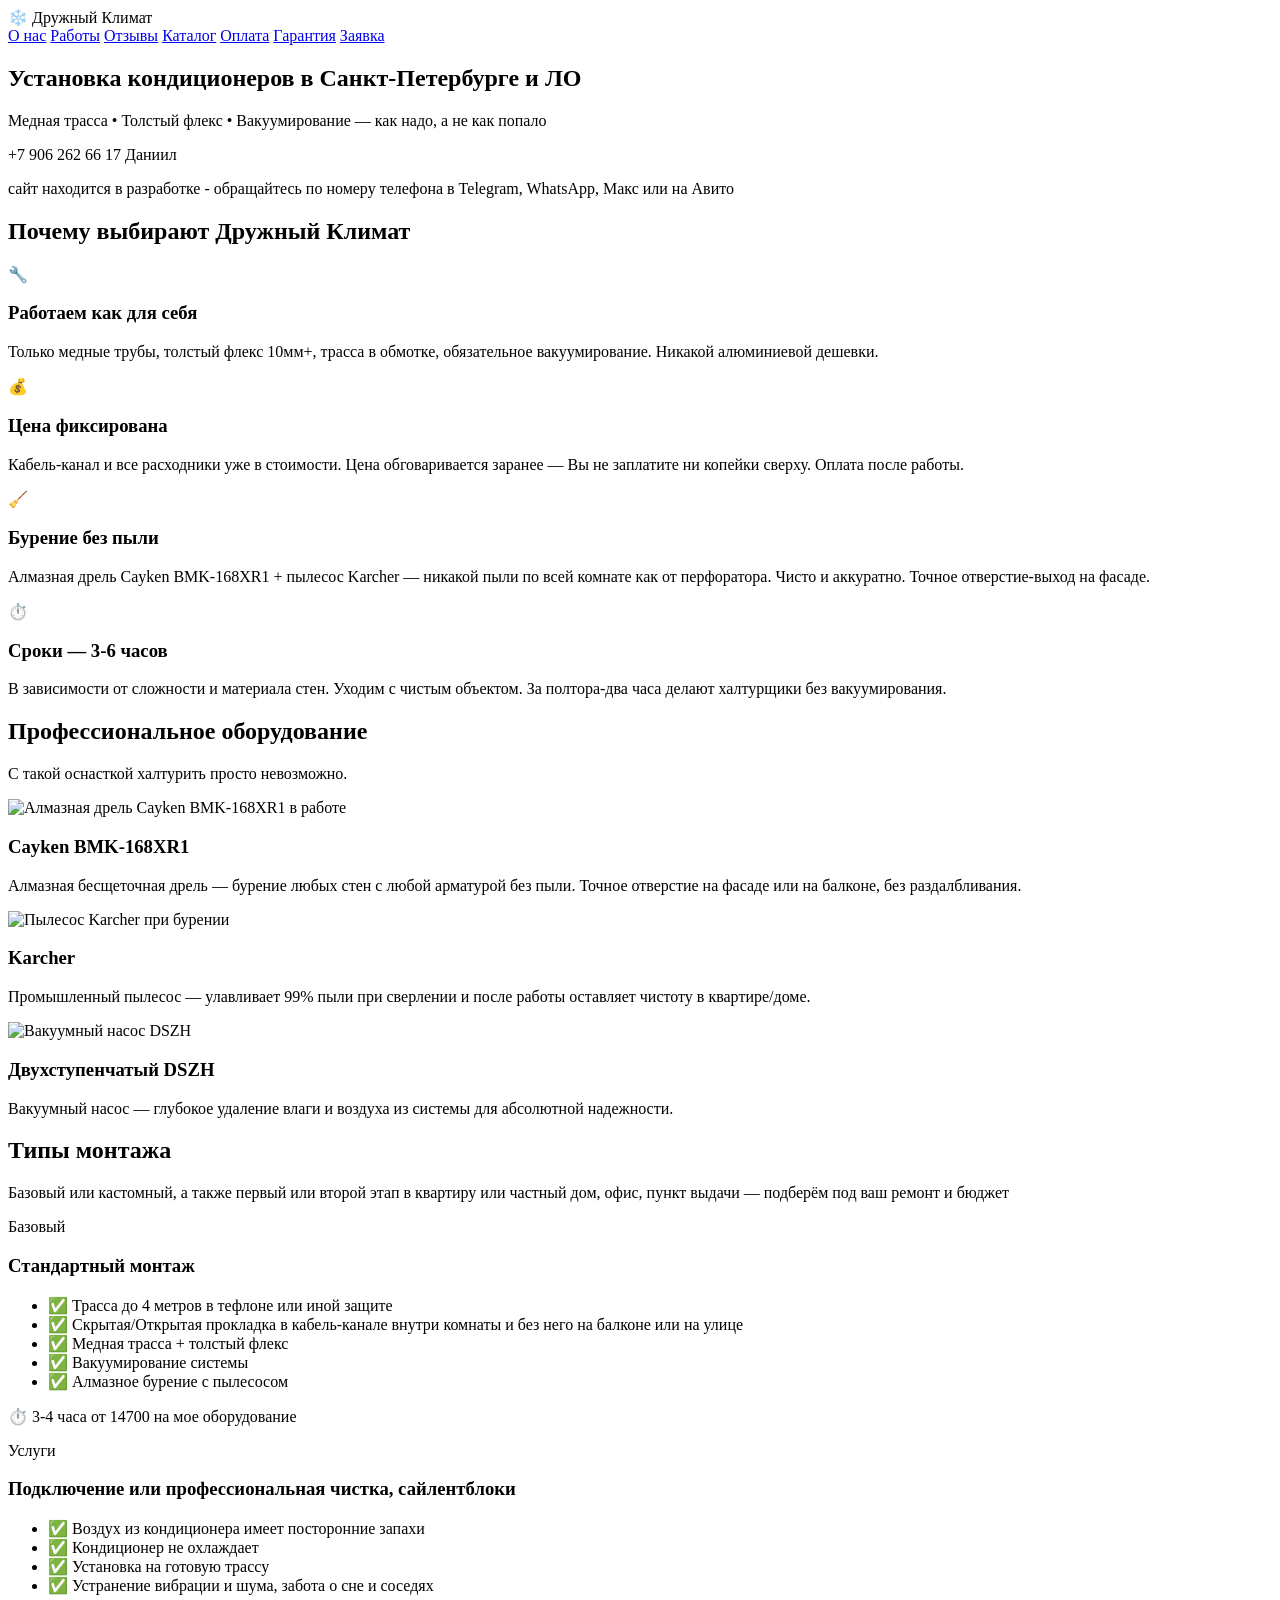
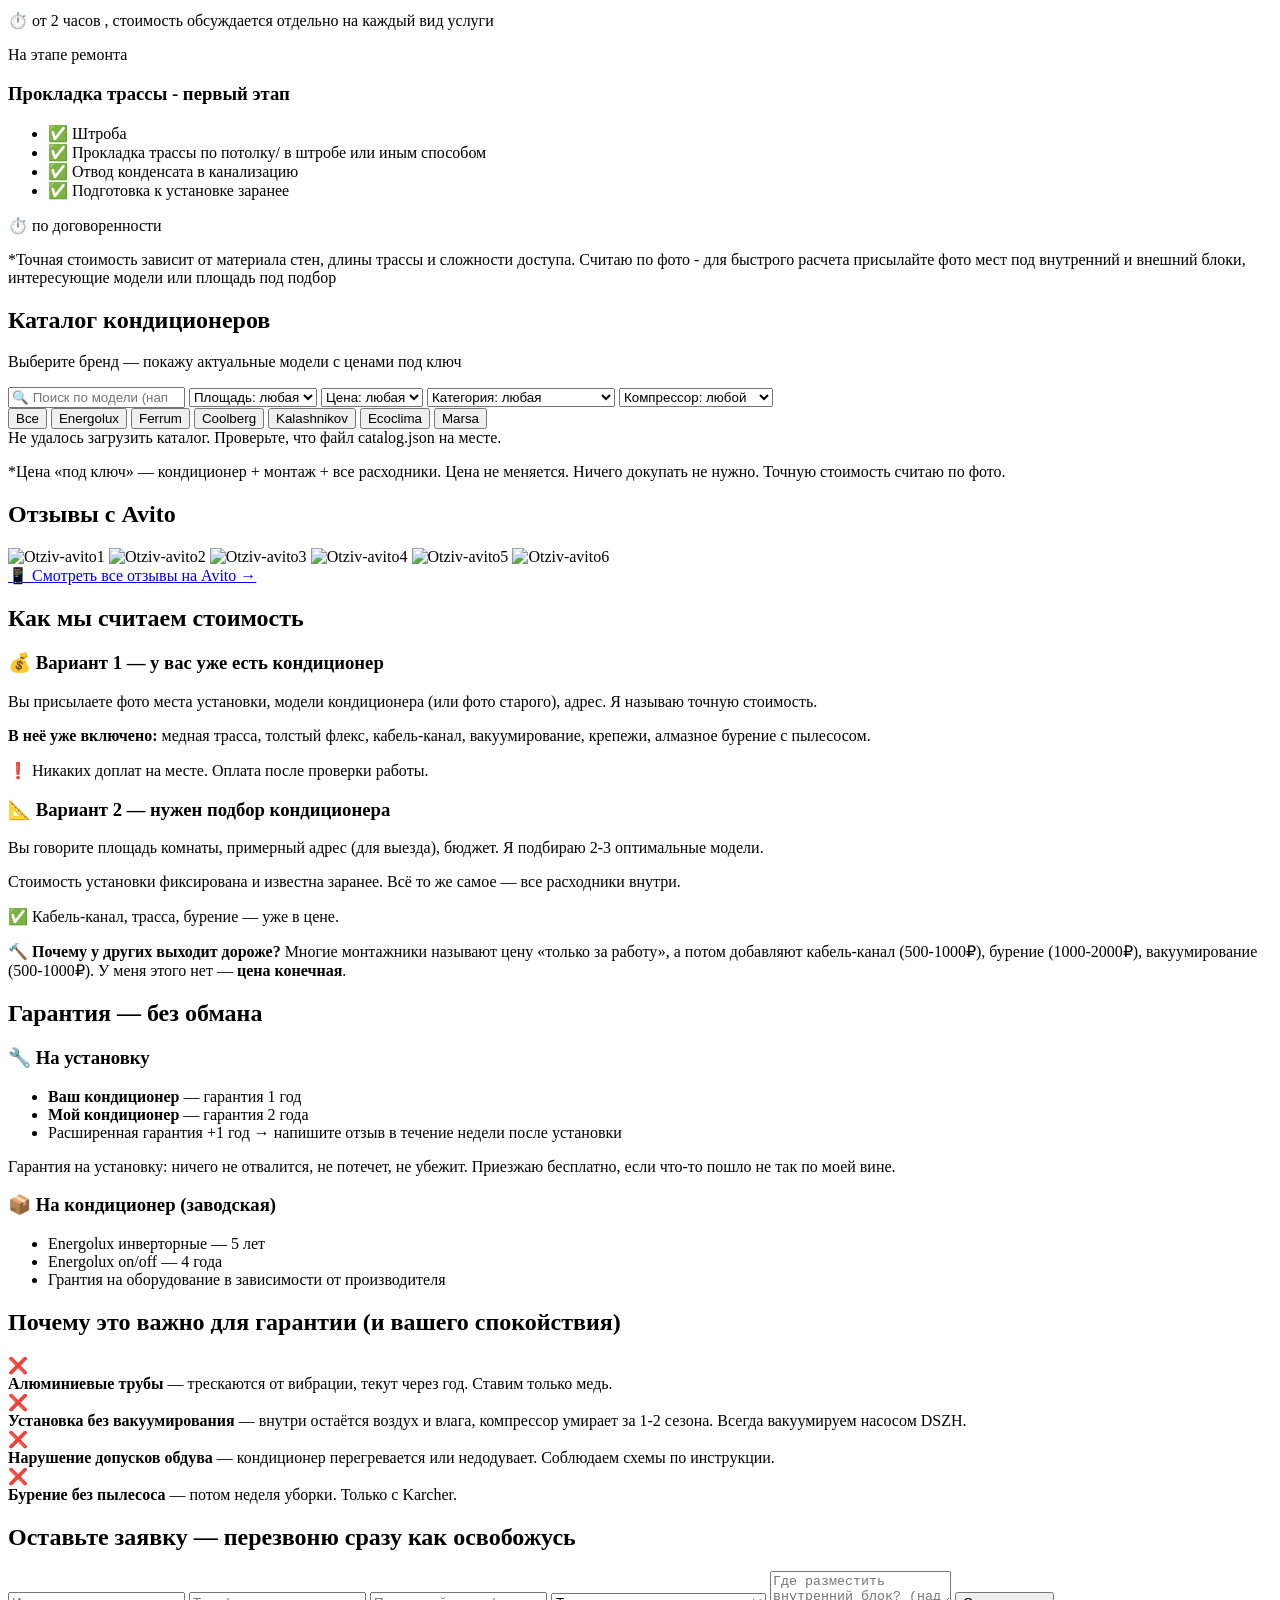
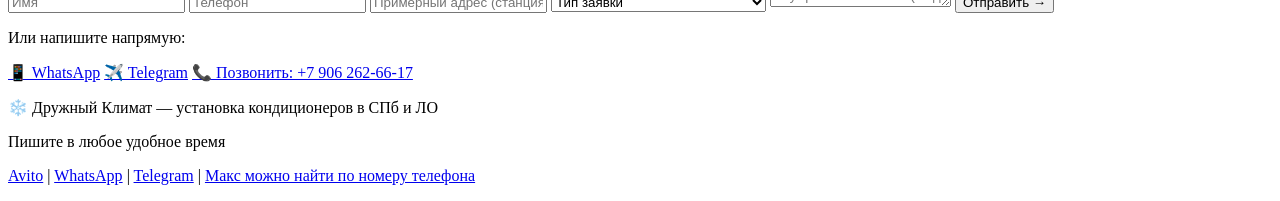
==== index.html @ bfc2db9e "Rename druzhbakonditionere/index.html to index.html" ====
<!DOCTYPE html>
<html lang="ru">
<head>
    <meta charset="UTF-8">
    <meta name="viewport" content="width=device-width, initial-scale=1.0, viewport-fit=cover">
    <title>Дружный Климат | Установка и продажа кондиционеров в СПб — честные цены и гарантия</title>
    <meta name="description" content="Монтаж кондиционеров в Санкт-Петербурге и ЛО. Медная трасса, толстый флекс, вакуумирование, алмазное бурение с пылесосом. Фиксированная цена без доплат. Гарантия до 2 лет.">
    <link rel="stylesheet" href="styles.css">
</head>
<body>
    <header>
        <div class="logo">❄️ Дружный Климат</div>
        <nav>
            <a href="#about">О нас</a>
            <a href="#works">Работы</a>
            <a href="#reviews">Отзывы</a>
            <a href="#catalog">Каталог</a>
            <a href="#payment">Оплата</a>
            <a href="#guarantee">Гарантия</a>
            <a href="#contact">Заявка</a>
        </nav>
    </header>

    <!-- Главный экран -->
    <section class="hero">
        <h1>Установка кондиционеров <span class="accent">в Санкт-Петербурге и ЛО</span></h1>
        <p>Медная трасса • Толстый флекс • Вакуумирование — как надо, а не как попало</p>
        <p>+7 906 262 66 17 Даниил</p>
        <p>сайт находится в разработке - обращайтесь по номеру телефона в Telegram, WhatsApp, Макс или на Авито</p>
    </section>

    <!-- Блок: О нас / Почему мы -->
    <section id="about">
        <h2>Почему выбирают Дружный Климат</h2>
        <div class="features">
            <div class="feature">
                <div class="feature-icon">🔧</div>
                <h3>Работаем как для себя</h3>
                <p>Только медные трубы, толстый флекс 10мм+, трасса в обмотке, обязательное вакуумирование. Никакой алюминиевой дешевки.</p>
            </div>
            <div class="feature">
                <div class="feature-icon">💰</div>
                <h3>Цена фиксирована</h3>
                <p>Кабель-канал и все расходники уже в стоимости. Цена обговаривается заранее — Вы не заплатите ни копейки сверху. Оплата после работы.</p>
            </div>
            <div class="feature">
                <div class="feature-icon">🧹</div>
                <h3>Бурение без пыли</h3>
                <p>Алмазная дрель Cayken BMK-168XR1 + пылесос Karcher — никакой пыли по всей комнате как от перфоратора. Чисто и аккуратно. Точное отверстие-выход на фасаде.</p>
            </div>
            <div class="feature">
                <div class="feature-icon">⏱️</div>
                <h3>Сроки — 3-6 часов</h3>
                <p>В зависимости от сложности и материала стен. Уходим с чистым объектом. За полтора-два часа делают халтурщики без вакуумирования.</p>
            </div>
        </div>
    </section>

    <!-- Наше оборудование -->
    <section id="equipment">
        <h2>Профессиональное оборудование</h2>
        <p class="subhead">С такой оснасткой халтурить просто невозможно.</p>
        <div class="equip-grid">
            <div class="equip-item">
                <img src="images/Cayken.jpg" alt="Алмазная дрель Cayken BMK-168XR1 в работе" class="equip-photo" loading="lazy">
                <h3>Cayken BMK-168XR1</h3>
                <p>Алмазная бесщеточная дрель — бурение любых стен с любой арматурой без пыли. Точное отверстие на фасаде или на балконе, без раздалбливания.</p>
            </div>
            <div class="equip-item">
                <img src="images/Karcher.jpg" alt="Пылесос Karcher при бурении" class="equip-photo" loading="lazy">
                <h3>Karcher</h3>
                <p>Промышленный пылесос — улавливает 99% пыли при сверлении и после работы оставляет чистоту в квартире/доме.</p>
            </div>
            <div class="equip-item">
                <img src="images/Vacuum.jpg" alt="Вакуумный насос DSZH" class="equip-photo" loading="lazy">
                <h3>Двухступенчатый DSZH</h3>
                <p>Вакуумный насос — глубокое удаление влаги и воздуха из системы для абсолютной надежности.</p>
            </div>
        </div>
    </section>

    <!-- Типы монтажей -->
    <section id="mount-types">
        <h2>Типы монтажа</h2>
        <p class="subhead"> Базовый или кастомный, а также первый или второй этап в квартиру или частный дом, офис, пункт выдачи — подберём под ваш ремонт и бюджет</p>
        <div class="mount-grid">
            <div class="mount-card">
                <div class="mount-badge">Базовый</div>
                <h3>Стандартный монтаж</h3>
                <ul class="mount-list">
                    <li>✅ Трасса до 4 метров в тефлоне или иной защите</li>
                    <li>✅ Скрытая/Открытая прокладка в кабель-канале внутри комнаты и без него на балконе или на улице</li>
                    <li>✅ Медная трасса + толстый флекс</li>
                    <li>✅ Вакуумирование системы</li>
                    <li>✅ Алмазное бурение с пылесосом</li>
                </ul>
                <p class="mount-time">⏱️ 3-4 часа от 14700 на мое оборудование</p>
            </div>
            <div class="mount-card">
                <div class="mount-badge">Услуги</div>
                <h3>Подключение или профессиональная чистка, сайлентблоки</h3>
                <ul class="mount-list">
                    <li>✅ Воздух из кондиционера имеет посторонние запахи</li>
                    <li>✅ Кондиционер не охлаждает</li>
                    <li>✅ Установка на готовую трассу</li>
                    <li>✅ Устранение вибрации и шума, забота о сне и соседях</li>
                </ul>
                <p class="mount-time">⏱️ от 2 часов , стоимость обсуждается отдельно на каждый вид услуги</p>
            </div>
            <div class="mount-card">
                <div class="mount-badge">На этапе ремонта</div>
                <h3>Прокладка трассы - первый этап</h3>
                <ul class="mount-list">
                    <li>✅ Штроба</li>
                    <li>✅ Прокладка трассы по потолку/ в штробе или иным способом </li>
                    <li>✅ Отвод конденсата в канализацию</li>
                    <li>✅ Подготовка к установке заранее</li>
                </ul>
                <p class="mount-time">⏱️ по договоренности</p>
            </div>
            
        </div>
        <p class="note">*Точная стоимость зависит от материала стен, длины трассы и сложности доступа. Считаю по фото - для быстрого расчета присылайте фото мест под внутренний и внешний блоки, интересующие модели или площадь под подбор</p>
    </section>

    <!-- КАТАЛОГ -->
    <section id="catalog">
        <h2 id="catalogTitle">Каталог кондиционеров</h2>
        <p class="subhead" id="catalogSubtitle">Выберите бренд — покажу актуальные модели с ценами под ключ</p>

        <!-- Панель управления -->
        <div class="catalog-controls">
            <input
                type="search"
                id="catalogSearch"
                class="catalog-search"
                placeholder="🔍 Поиск по модели (например, SAS09)"
                autocomplete="off"
            >
            <select id="filterArea" class="catalog-filter">
                <option value="">Площадь: любая</option>
                <option value="20">до 20 м²</option>
                <option value="25">до 25 м²</option>
                <option value="35">до 35 м²</option>
                <option value="50">до 50 м²</option>
                <option value="70">до 70 м²</option>
            </select>
            <select id="filterPrice" class="catalog-filter">
                <option value="">Цена: любая</option>
                <option value="30000">до 30 000 ₽</option>
                <option value="50000">до 50 000 ₽</option>
                <option value="80000">до 80 000 ₽</option>
                <option value="120000">до 120 000 ₽</option>
                <option value="200000">до 200 000 ₽</option>
            </select>
            <select id="filterCategory" class="catalog-filter">
                <option value="">Категория: любая</option>
                <option value="Настенная сплит-система">Настенные сплит-системы</option>
                <option value="Тепловой насос">Тепловые насосы</option>
            </select>
            <select id="filterCompressor" class="catalog-filter">
                <option value="">Компрессор: любой</option>
                <option value="inverter">Инверторный</option>
                <option value="onoff">Классический (on/off)</option>
            </select>
            <div class="catalog-counter" id="catalogCounter"></div>
        </div>

        <!-- Фильтр по брендам -->
        <div class="brand-filter" id="brandFilter">
            <button class="brand-btn active" data-brand="all">Все</button>
            <button class="brand-btn" data-brand="energolux">Energolux</button>
            <button class="brand-btn" data-brand="ferrum">Ferrum</button>
            <button class="brand-btn" data-brand="coolberg">Coolberg</button>
            <button class="brand-btn" data-brand="kalashnikov">Kalashnikov</button>
            <button class="brand-btn" data-brand="ecoclima">Ecoclima</button>
            <button class="brand-btn" data-brand="marsa">Marsa</button>
        </div>

        <!-- Сетка товаров -->
        <div class="catalog-grid" id="catalogGrid"></div>

        <!-- Кнопка "Показать ещё" -->
        <div class="load-more-wrap" id="loadMoreWrap" style="display:none;">
            <button class="load-more-btn" id="loadMoreBtn">Показать ещё</button>
        </div>

        <p class="note">*Цена «под ключ» — кондиционер + монтаж + все расходники. Цена не меняется. Ничего докупать не нужно. Точную стоимость считаю по фото.</p>
    </section>

    <!-- Примеры работ -->
    <!-- <section id="works">
        <h2>Наши работы</h2>
        <div class="gallery">
            <div class="work-card">
                <div class="photo-placeholder" data-photo="1">📸 Фото монтажа</div>
                <p>Сплит-система особый монтаж Davos Pro 12, монтаж за 5 часов</p>
            </div>
            <div class="work-card">
                <div class="photo-placeholder" data-photo="2">📸 Фото трассы</div>
                <p>Аккуратная медная трасса в коробе</p>
            </div>
            <div class="work-card">
                <div class="photo-placeholder" data-photo="3">📸 Внутренний блок</div>
                <p>Установка над окном, дренаж в стену</p>
            </div>
        </div>
        <p class="note">*Фото реальных объектов. Больше — в WhatsApp/Telegram</p>
    </section> -->

    <!-- Отзывы -->
    <section id="reviews">
        <h2>Отзывы с Avito</h2>
        <div class="reviews-list">
            <img src="images/Otziv-avito1.png" alt="Otziv-avito1" class="equip-photo" loading="lazy">
            <img src="images/Otziv-avito2.png" alt="Otziv-avito2" class="equip-photo" loading="lazy">
            <img src="images/Otziv-avito3.png" alt="Otziv-avito3" class="equip-photo" loading="lazy">
            <img src="images/Otziv-avito4.png" alt="Otziv-avito4" class="equip-photo" loading="lazy">
            <img src="images/Otziv-avito5.png" alt="Otziv-avito5" class="equip-photo" loading="lazy">
            <img src="images/Otziv-avito6.png" alt="Otziv-avito6" class="equip-photo" loading="lazy">
        </div>
        <div class="avito-link">
            <a href="https://www.avito.ru/profile/rating?page_from=profile_menu" target="_blank" rel="noopener noreferrer">
                📱 Смотреть все отзывы на Avito →
            </a>
        </div>
    </section>

    <!-- Оплата -->
    <section id="payment">
        <h2>Как мы считаем стоимость</h2>
        <div class="payment-grid">
            <div class="payment-card">
                <h3>💰 Вариант 1 — у вас уже есть кондиционер</h3>
                <p>Вы присылаете фото места установки, модели кондиционера (или фото старого), адрес. Я называю точную стоимость.</p>
                <p><strong>В неё уже включено:</strong> медная трасса, толстый флекс, кабель-канал, вакуумирование, крепежи, алмазное бурение с пылесосом.</p>
                <p class="highlight">❗ Никаких доплат на месте. Оплата после проверки работы.</p>
            </div>
            <div class="payment-card">
                <h3>📐 Вариант 2 — нужен подбор кондиционера</h3>
                <p>Вы говорите площадь комнаты, примерный адрес (для выезда), бюджет. Я подбираю 2-3 оптимальные модели.</p>
                <p>Стоимость установки фиксирована и известна заранее. Всё то же самое — все расходники внутри.</p>
                <p class="highlight">✅ Кабель-канал, трасса, бурение — уже в цене.</p>
            </div>
        </div>
        <div class="payment-note">
            <p>🔨 <strong>Почему у других выходит дороже?</strong> Многие монтажники называют цену «только за работу», а потом добавляют кабель-канал (500-1000₽), бурение (1000-2000₽), вакуумирование (500-1000₽). У меня этого нет — <strong>цена конечная</strong>.</p>
        </div>
    </section>

    <!-- Гарантия -->
    <section id="guarantee">
        <h2>Гарантия — без обмана</h2>
        <div class="guarantee-grid">
            <div class="guarantee-card">
                <h3>🔧 На установку</h3>
                <ul>
                    <li><strong>Ваш кондиционер</strong> — гарантия 1 год</li>
                    <li><strong>Мой кондиционер</strong> — гарантия 2 года</li>
                    <li>Расширенная гарантия +1 год → напишите отзыв в течение недели после установки</li>
                </ul>
                <p class="small-text">Гарантия на установку: ничего не отвалится, не потечет, не убежит. Приезжаю бесплатно, если что-то пошло не так по моей вине.</p>
            </div>
            <div class="guarantee-card">
                <h3>📦 На кондиционер (заводская)</h3>
                <ul>
                    <li>Energolux инверторные — 5 лет</li>
                    <li>Energolux on/off — 4 года</li>
                    <li>Грантия на оборудование в зависимости от производителя</li>
                </ul>
            </div>
        </div>
    </section>

    <!-- Важно для гарантии -->
    <section id="important">
        <h2>Почему это важно для гарантии (и вашего спокойствия)</h2>
        <div class="important-list">
            <div class="important-item">
                <span class="badge">❌</span>
                <div><strong>Алюминиевые трубы</strong> — трескаются от вибрации, текут через год. Ставим только медь.</div>
            </div>
            <div class="important-item">
                <span class="badge">❌</span>
                <div><strong>Установка без вакуумирования</strong> — внутри остаётся воздух и влага, компрессор умирает за 1-2 сезона. Всегда вакуумируем насосом DSZH.</div>
            </div>
            <div class="important-item">
                <span class="badge">❌</span>
                <div><strong>Нарушение допусков обдува</strong> — кондиционер перегревается или недодувает. Соблюдаем схемы по инструкции.</div>
            </div>
            <div class="important-item">
                <span class="badge">❌</span>
                <div><strong>Бурение без пылесоса</strong> — потом неделя уборки. Только с Karcher.</div>
            </div>
        </div>
    </section>

    <!-- Форма заявки -->
    <section id="contact">
        <h2>Оставьте заявку — перезвоню сразу как освобожусь</h2>
        <form class="lead-form" id="contactForm">
            <input type="text" placeholder="Имя" required>
            <input type="tel" placeholder="Телефон" required>
            <input type="text" placeholder="Примерный адрес (станция метро / улица)">
            <select required>
                <option value="">Тип заявки</option>
                <option value="has_cond">У меня уже есть кондиционер</option>
                <option value="need_select">Нужно подобрать и установить</option>
            </select>
            <textarea placeholder="Где разместить внутренний блок? (над окном/у двери/в углу) Или площадь комнаты для подбора"></textarea>
            <button type="submit" class="btn">Отправить →</button>
        </form>
        <div class="direct-contacts">
            <p>Или напишите напрямую:</p>
            <div class="social-links">
                <a href="https://wa.me/79062626617" target="_blank" rel="noopener">📱 WhatsApp</a>
                <a href="tg://resolve?domain=ваш_логин_телеграм" target="_blank" rel="noopener">✈️ Telegram</a>
                <a href="tel:+79062626617">📞 Позвонить: +7 906 262-66-17</a>
            </div>
        </div>
    </section>

    <footer>
        <p>❄️ Дружный Климат — установка кондиционеров в СПб и ЛО</p>
        <p>Пишите в любое удобное время</p>
        <p class="footer-links">
            <a href="https://www.avito.ru/kudrovo/predlozheniya_uslug/ustanovka_konditsionerov_pod_klyuch_7411245047" target="_blank" rel="noopener">Avito</a> |
            <a href="https://wa.me/79062626617" target="_blank" rel="noopener">WhatsApp</a> |
            <a href="tg://resolve?domain=@Volume26ofLeninsPSS" target="_blank" rel="noopener">Telegram</a> |
            <a href="tg://resolve?domain=ваш_логин_телеграм" target="_blank" rel="noopener">Макс можно найти по номеру телефона</a>
        </p>
    </footer>

    <!-- ============================================================
         СКРИПТЫ
         ============================================================ -->
    <script>
    // ============================================================
    // 1. ПЛАВНЫЙ СКРОЛЛ ПО ЯКОРЯМ
    // ============================================================
    document.querySelectorAll('a[href^="#"]').forEach(link => {
        link.addEventListener('click', function (e) {
            const targetId = this.getAttribute('href');
            if (targetId === '#' || targetId.length < 2) return;
            const target = document.querySelector(targetId);
            if (!target) return;
            e.preventDefault();
            smoothScrollTo(target, 900);
        });
    });

    function smoothScrollTo(target, duration) {
        const header = document.querySelector('header');
        const headerHeight = header ? header.offsetHeight : 0;
        const targetY = target.getBoundingClientRect().top + window.pageYOffset - headerHeight - 10;
        const startY = window.pageYOffset;
        const distance = targetY - startY;
        let startTime = null;

        function easeInOutCubic(t) {
            return t < 0.5 ? 4 * t * t * t : 1 - Math.pow(-2 * t + 2, 3) / 2;
        }

        function step(timestamp) {
            if (!startTime) startTime = timestamp;
            const elapsed = timestamp - startTime;
            const progress = Math.min(elapsed / duration, 1);
            window.scrollTo(0, startY + distance * easeInOutCubic(progress));
            if (progress < 1) requestAnimationFrame(step);
        }
        requestAnimationFrame(step);
    }

    // ============================================================
    // 2. ГАЛЕРЕЯ В КАРТОЧКАХ
    // ============================================================
    function initGalleries() {
        const galleries = document.querySelectorAll('.cond-gallery');
        galleries.forEach(gallery => {
            if (gallery.dataset.initialized === '1') return;
            const images = Array.from(gallery.querySelectorAll('img'));
            if (images.length === 0) return;
            gallery.dataset.initialized = '1';

            let currentIndex = 0;
            images.forEach((img, i) => img.classList.toggle('active', i === 0));

            ['left', 'mid', 'right'].forEach(pos => {
                const zone = document.createElement('div');
                zone.className = `click-zone zone-${pos}`;
                gallery.appendChild(zone);
            });

            let dots = null;
            if (images.length > 1) {
                dots = document.createElement('div');
                dots.className = 'dots';
                images.forEach((_, i) => {
                    const dot = document.createElement('span');
                    if (i === 0) dot.classList.add('active');
                    dots.appendChild(dot);
                });
                gallery.appendChild(dots);
            }

            function showImage(newIndex) {
                if (newIndex < 0) newIndex = images.length - 1;
                if (newIndex >= images.length) newIndex = 0;
                images[currentIndex].classList.remove('active');
                images[newIndex].classList.add('active');
                currentIndex = newIndex;
                if (dots) {
                    dots.querySelectorAll('span').forEach((d, i) => {
                        d.classList.toggle('active', i === currentIndex);
                    });
                }
            }

            gallery.querySelector('.zone-left').addEventListener('click', e => {
                e.stopPropagation(); showImage(currentIndex - 1);
            });
            gallery.querySelector('.zone-right').addEventListener('click', e => {
                e.stopPropagation(); showImage(currentIndex + 1);
            });
            gallery.querySelector('.zone-mid').addEventListener('click', e => {
                e.stopPropagation(); openLightbox(images, currentIndex);
            });

            let touchStartX = 0, touchMoved = false;
            gallery.addEventListener('touchstart', e => {
                touchStartX = e.touches[0].clientX; touchMoved = false;
            }, { passive: true });
            gallery.addEventListener('touchmove', () => { touchMoved = true; }, { passive: true });
            gallery.addEventListener('touchend', e => {
                if (!touchMoved) return;
                const dx = e.changedTouches[0].clientX - touchStartX;
                if (Math.abs(dx) < 40) return;
                showImage(dx > 0 ? currentIndex - 1 : currentIndex + 1);
            });
        });
    }

    // ============================================================
    // 3. ЛАЙТБОКС
    // ============================================================
    let lightboxEl = null;

    function ensureLightbox() {
        if (lightboxEl) return lightboxEl;
        lightboxEl = document.createElement('div');
        lightboxEl.className = 'lightbox';
        lightboxEl.innerHTML = `
            <button class="lightbox-close" aria-label="Закрыть">×</button>
            <button class="lightbox-nav lightbox-prev" aria-label="Предыдущее">‹</button>
            <img class="lightbox-img" src="" alt="">
            <button class="lightbox-nav lightbox-next" aria-label="Следующее">›</button>
            <div class="lightbox-counter"></div>
        `;
        document.body.appendChild(lightboxEl);

        lightboxEl.querySelector('.lightbox-close').addEventListener('click', closeLightbox);
        lightboxEl.addEventListener('click', e => {
            if (e.target === lightboxEl) closeLightbox();
        });
        document.addEventListener('keydown', e => {
            if (!lightboxEl.classList.contains('open')) return;
            if (e.key === 'Escape') closeLightbox();
            if (e.key === 'ArrowLeft') lightboxPrev();
            if (e.key === 'ArrowRight') lightboxNext();
        });

        let lbTouchX = 0;
        lightboxEl.addEventListener('touchstart', e => {
            lbTouchX = e.touches[0].clientX;
        }, { passive: true });
        lightboxEl.addEventListener('touchend', e => {
            const dx = e.changedTouches[0].clientX - lbTouchX;
            if (Math.abs(dx) < 50) return;
            dx > 0 ? lightboxPrev() : lightboxNext();
        });

        return lightboxEl;
    }

    let lbImages = [], lbIndex = 0;

    function openLightbox(images, startIndex) {
        const lb = ensureLightbox();
        lbImages = images;
        lbIndex = startIndex;
        updateLightbox();
        lb.classList.add('open');
        document.body.style.overflow = 'hidden';
    }

    function closeLightbox() {
        if (!lightboxEl) return;
        lightboxEl.classList.remove('open');
        document.body.style.overflow = '';
    }

    function updateLightbox() {
        if (!lightboxEl || lbImages.length === 0) return;
        const img = lightboxEl.querySelector('.lightbox-img');
        const counter = lightboxEl.querySelector('.lightbox-counter');
        img.src = lbImages[lbIndex].src;
        img.alt = lbImages[lbIndex].alt || '';
        counter.textContent = `${lbIndex + 1} / ${lbImages.length}`;
        const showNav = lbImages.length > 1;
        lightboxEl.querySelector('.lightbox-prev').style.display = showNav ? '' : 'none';
        lightboxEl.querySelector('.lightbox-next').style.display = showNav ? '' : 'none';
        counter.style.display = showNav ? '' : 'none';
    }

    function lightboxPrev() {
        lbIndex = (lbIndex - 1 + lbImages.length) % lbImages.length;
        updateLightbox();
    }
    function lightboxNext() {
        lbIndex = (lbIndex + 1) % lbImages.length;
        updateLightbox();
    }

    document.addEventListener('click', e => {
        if (e.target.classList.contains('lightbox-prev')) lightboxPrev();
        if (e.target.classList.contains('lightbox-next')) lightboxNext();
    });

    // ============================================================
    // 4. ФОРМА ЗАЯВКИ
    // ============================================================
    document.getElementById('contactForm').addEventListener('submit', function (e) {
        e.preventDefault();
        alert('Заявка отправлена! Я перезвоню в течение 15 минут. Спасибо, что доверяете ❄️');
        this.reset();
    });
    
// ============================================================
// 5. КАТАЛОГ: загрузка, фильтры, поиск, пагинация, URL
// ============================================================

const CARDS_PER_PAGE = 12;
const BRAND_LABELS = {
    energolux: 'Energolux',
    ferrum: 'Ferrum',
    coolberg: 'Coolberg',
    kalashnikov: 'Kalashnikov',
    ecoclima: 'Ecoclima',
    marsa: 'Marsa'
};

let catalogData = null;
let allModels = [];
let filteredModels = [];
let shownCount = 0;

// Активные фильтры
let activeBrand = 'all';
let searchQuery = '';
let areaMax = Infinity;
let priceMax = Infinity;
let categoryFilter = '';
let compressorFilter = '';   // 'inverter' | 'onoff' | ''

// ---------- Утилита: определить тип компрессора ----------
function getCompressorType(model) {
    const features = (model.features || []).join(' ').toLowerCase();
    if (features.includes('инвертор')) return 'inverter';
    if (features.includes('классическ') || features.includes('on/off') || features.includes('on-off')) return 'onoff';
    return ''; // неизвестно
}

// ---------- Загрузка ----------
async function loadCatalog() {
    try {
        const response = await fetch('catalog.json');
        catalogData = await response.json();

        allModels = [];
        catalogData.brands.forEach(brand => {
            (brand.models || []).forEach(model => {
                allModels.push({
                    ...model,
                    brandId: brand.id,
                    brandName: brand.name,
                    compressorType: getCompressorType(model)
                });
            });
        });

        readUrlParams();
        initControls();
        applyFilters();
    } catch (error) {
        console.error('Ошибка загрузки каталога:', error);
        document.getElementById('catalogGrid').innerHTML =
            '<div class="catalog-empty">Не удалось загрузить каталог. Проверьте, что файл catalog.json на месте.</div>';
    }
}

// ---------- URL: чтение и запись ----------
function readUrlParams() {
    const params = new URLSearchParams(window.location.search);

    const brand = params.get('brand');
    const area = params.get('area');
    const price = params.get('price');
    const q = params.get('q');
    const cat = params.get('cat');
    const comp = params.get('comp');

    if (brand && BRAND_LABELS[brand]) activeBrand = brand;
    if (area) {
        areaMax = parseInt(area);
        document.getElementById('filterArea').value = area;
    }
    if (price) {
        priceMax = parseInt(price);
        document.getElementById('filterPrice').value = price;
    }
    if (q) {
        searchQuery = q;
        document.getElementById('catalogSearch').value = q;
    }
    if (cat) {
        categoryFilter = cat;
        document.getElementById('filterCategory').value = cat;
    }
    if (comp) {
        compressorFilter = comp;
        document.getElementById('filterCompressor').value = comp;
    }

    document.querySelectorAll('.brand-btn').forEach(b => {
        b.classList.toggle('active', b.dataset.brand === activeBrand);
    });

    updateTitle();
}

function updateUrlParams() {
    const params = new URLSearchParams();
    if (activeBrand !== 'all') params.set('brand', activeBrand);
    if (areaMax !== Infinity) params.set('area', areaMax);
    if (priceMax !== Infinity) params.set('price', priceMax);
    if (searchQuery) params.set('q', searchQuery);
    if (categoryFilter) params.set('cat', categoryFilter);
    if (compressorFilter) params.set('comp', compressorFilter);

    const newUrl = params.toString()
        ? `${window.location.pathname}?${params.toString()}#catalog`
        : `${window.location.pathname}#catalog`;

    history.replaceState(null, '', newUrl);
}

function updateTitle() {
    const titleEl = document.getElementById('catalogTitle');
    const subEl = document.getElementById('catalogSubtitle');

    const parts = [];
    if (activeBrand !== 'all') parts.push(BRAND_LABELS[activeBrand]);
    if (categoryFilter) parts.push(categoryFilter);
    if (compressorFilter === 'inverter') parts.push('инверторные');
    if (compressorFilter === 'onoff') parts.push('on/off');

    if (parts.length === 0) {
        titleEl.textContent = 'Каталог кондиционеров';
        subEl.textContent = 'Выберите бренд — покажу актуальные модели с ценами под ключ';
    } else {
        titleEl.textContent = `Кондиционеры ${parts.join(' · ')}`;
        subEl.textContent = 'Все подходящие модели с ценами под ключ';
    }
}

// ---------- Инициализация контролов ----------
function initControls() {
    document.querySelectorAll('.brand-btn').forEach(btn => {
        btn.addEventListener('click', () => {
            document.querySelectorAll('.brand-btn').forEach(b => b.classList.remove('active'));
            btn.classList.add('active');
            activeBrand = btn.dataset.brand;
            updateTitle();
            applyFilters();
        });
    });

    let searchTimeout;
    document.getElementById('catalogSearch').addEventListener('input', e => {
        clearTimeout(searchTimeout);
        searchTimeout = setTimeout(() => {
            searchQuery = e.target.value.trim().toLowerCase();
            applyFilters();
        }, 250);
    });

    document.getElementById('filterArea').addEventListener('change', e => {
        areaMax = e.target.value ? parseInt(e.target.value) : Infinity;
        applyFilters();
    });

    document.getElementById('filterPrice').addEventListener('change', e => {
        priceMax = e.target.value ? parseInt(e.target.value) : Infinity;
        applyFilters();
    });

    document.getElementById('filterCategory').addEventListener('change', e => {
        categoryFilter = e.target.value;
        updateTitle();
        applyFilters();
    });

    document.getElementById('filterCompressor').addEventListener('change', e => {
        compressorFilter = e.target.value;
        updateTitle();
        applyFilters();
    });

    document.getElementById('loadMoreBtn').addEventListener('click', () => {
        shownCount += CARDS_PER_PAGE;
        renderCatalog();
    });
}

// ---------- Фильтрация ----------
function applyFilters() {
    filteredModels = allModels.filter(model => {
        // Бренд
        if (activeBrand !== 'all' && model.brandId !== activeBrand) return false;

        // Поиск
        if (searchQuery) {
            const haystack = `${model.name} ${model.article || ''}`.toLowerCase();
            if (!haystack.includes(searchQuery)) return false;
        }

        // Категория
        if (categoryFilter && model.category !== categoryFilter) return false;

        // Тип компрессора
        if (compressorFilter && model.compressorType !== compressorFilter) return false;

        // Площадь
        if (areaMax !== Infinity) {
            const match = (model.area || '').match(/(\d+)/);
            const modelArea = match ? parseInt(match[1]) : 0;
            if (modelArea > areaMax) return false;
        }

        // Цена
        if (priceMax !== Infinity && model.our_price > priceMax) return false;

        return true;
    });

    filteredModels.sort((a, b) => a.our_price - b.our_price);
    shownCount = CARDS_PER_PAGE;

    updateUrlParams();
    updateCounter();
    renderCatalog();
}

function updateCounter() {
    const counter = document.getElementById('catalogCounter');
    const total = filteredModels.length;
    if (total === 0) { counter.textContent = ''; return; }
    const shown = Math.min(shownCount, total);
    counter.textContent = `Показано ${shown} из ${total}`;
}

// ---------- Рендер ----------
function renderCatalog() {
    const grid = document.getElementById('catalogGrid');
    if (!grid || !catalogData) return;
    grid.innerHTML = '';

    if (filteredModels.length === 0) {
        grid.innerHTML = '<div class="catalog-empty">😔 Ничего не найдено. Попробуйте изменить фильтры.</div>';
        document.getElementById('loadMoreWrap').style.display = 'none';
        updateCounter();
        return;
    }

    filteredModels.slice(0, shownCount).forEach(model => {
        grid.appendChild(buildCard(model));
    });

    document.getElementById('loadMoreWrap').style.display =
        (shownCount < filteredModels.length) ? 'block' : 'none';

    initGalleries();
    updateCounter();
}

function buildCard(model) {
    const card = document.createElement('div');
    card.className = 'cond-card';

    const gallery = document.createElement('div');
    gallery.className = 'cond-gallery';
    (model.photos || []).forEach((photo, i) => {
        const img = document.createElement('img');
        img.src = photo;
        img.alt = `${model.name} — фото ${i + 1}`;
        img.loading = 'lazy';
        if (i === 0) img.classList.add('active');
        gallery.appendChild(img);
    });
    card.appendChild(gallery);

    const title = document.createElement('h3');
    title.textContent = model.name;
    card.appendChild(title);

    // Характеристики + бейдж типа компрессора
    const specs = document.createElement('p');
    specs.className = 'specs';
    specs.textContent = `${model.btu || ''} BTU · ${model.area || ''}`.trim();
    card.appendChild(specs);

    // Бейдж компрессора
    if (model.compressorType === 'inverter') {
        const badge = document.createElement('div');
        badge.className = 'compressor-badge badge-inverter';
        badge.textContent = '⚡ Инвертор';
        card.appendChild(badge);
    } else if (model.compressorType === 'onoff') {
        const badge = document.createElement('div');
        badge.className = 'compressor-badge badge-onoff';
        badge.textContent = '🔄 On/off';
        card.appendChild(badge);
    }

    const price = document.createElement('div');
    price.className = 'price';
    price.textContent = `${model.our_price.toLocaleString('ru-RU')} ₽`;
    card.appendChild(price);

    if (model.review && model.review.text) {
        const review = document.createElement('div');
        review.className = 'short-review';
        review.textContent = `"${model.review.text}" — ${model.review.source}`;
        card.appendChild(review);
    }

    const btn = document.createElement('button');
    btn.className = 'small-btn';
    btn.textContent = 'Выбрать';
    btn.onclick = () => {
        document.getElementById('contact').scrollIntoView({ behavior: 'smooth' });
        const textarea = document.querySelector('#contactForm textarea');
        if (textarea) {
            textarea.value = `Интересует ${model.name} (${model.our_price.toLocaleString('ru-RU')} ₽ под ключ)`;
        }
    };
    card.appendChild(btn);

    return card;
}

// ---------- Кнопка «Назад» браузера ----------
window.addEventListener('popstate', () => {
    readUrlParams();
    applyFilters();
});

document.addEventListener('DOMContentLoaded', loadCatalog);
</script>
</body>
</html>
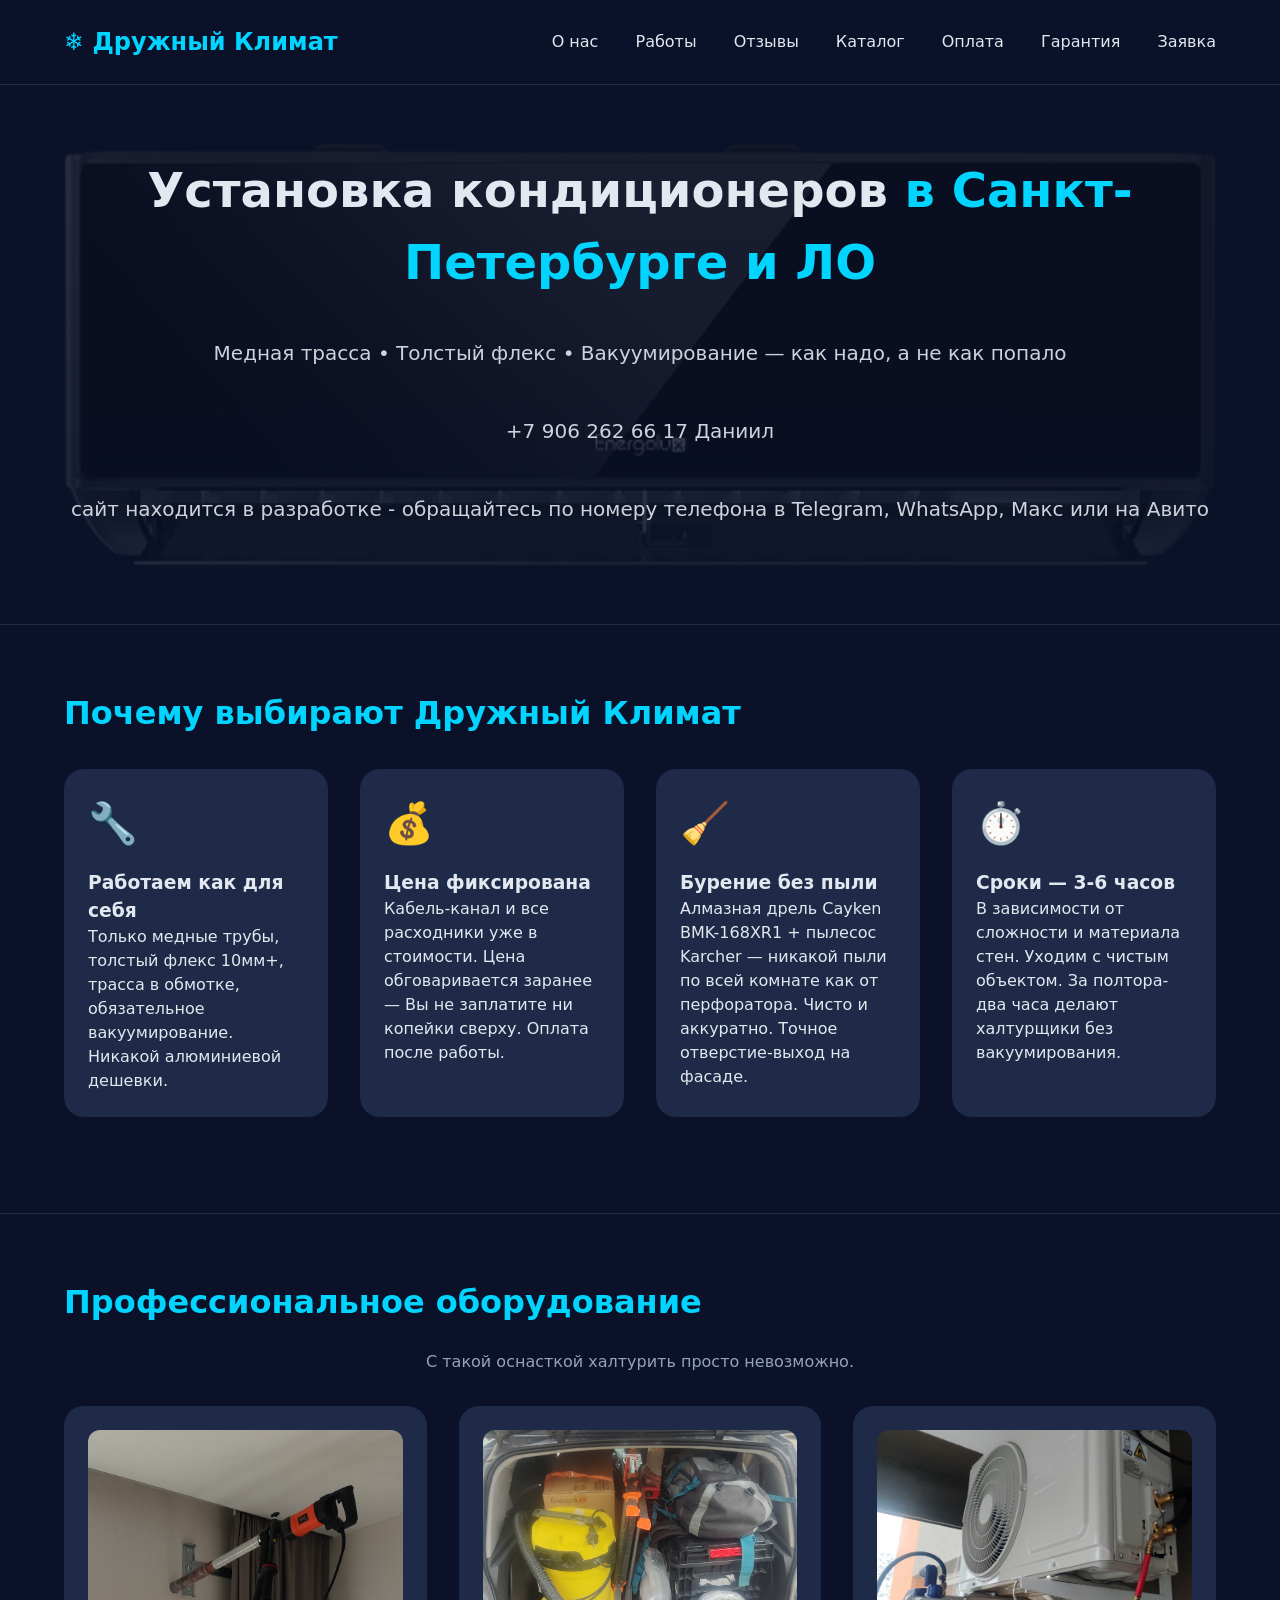
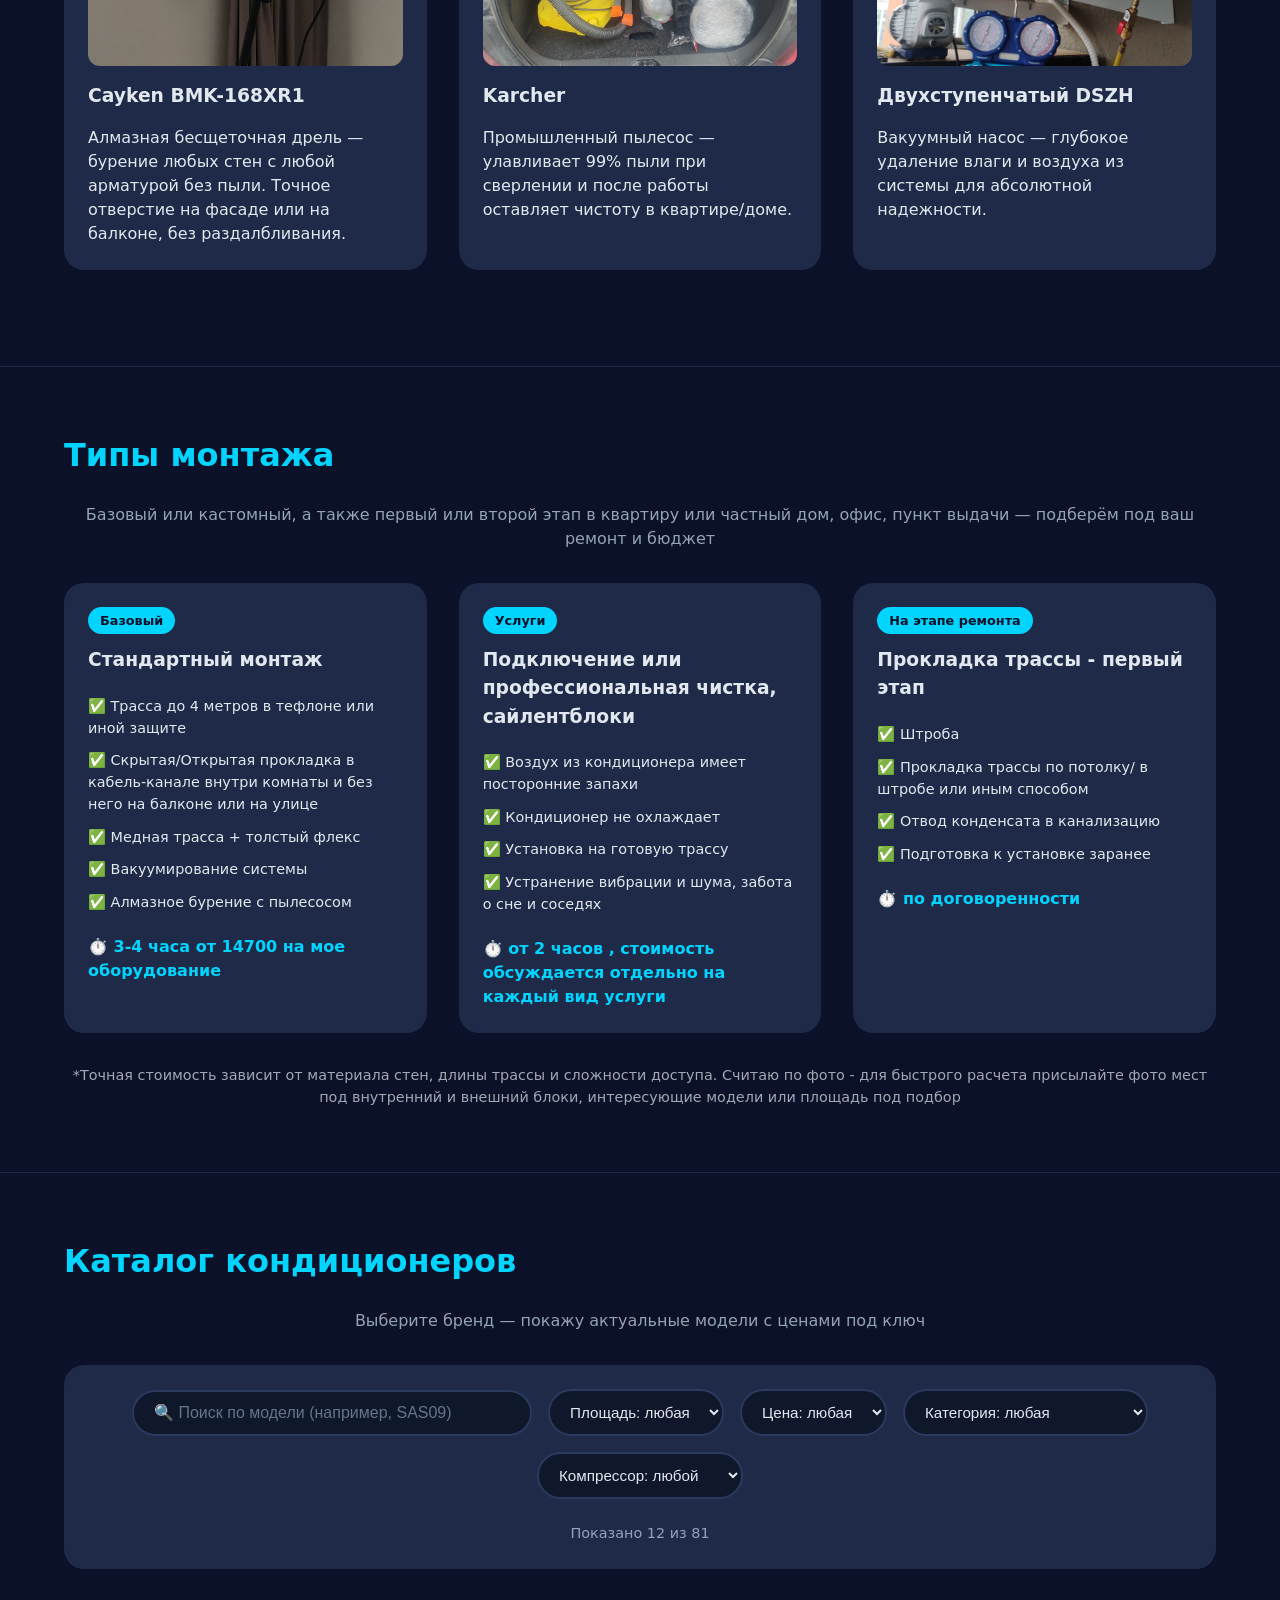
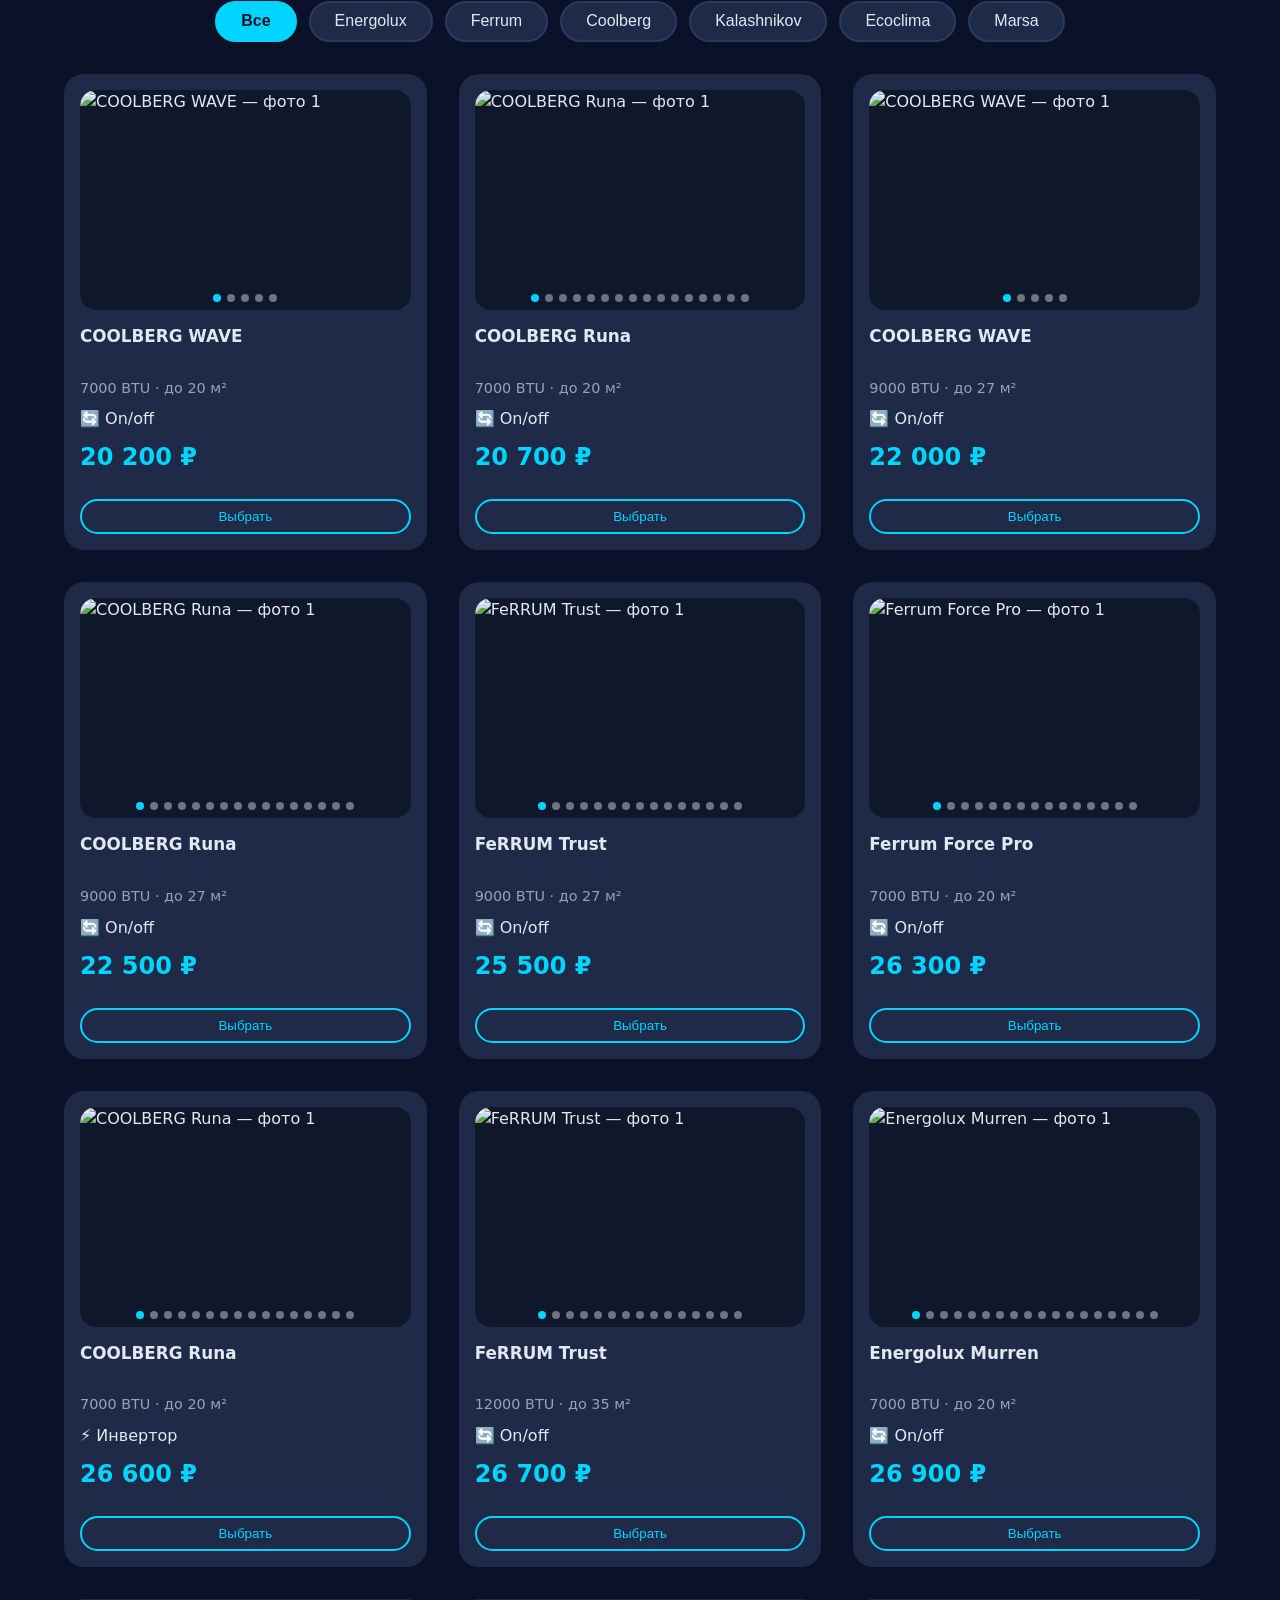
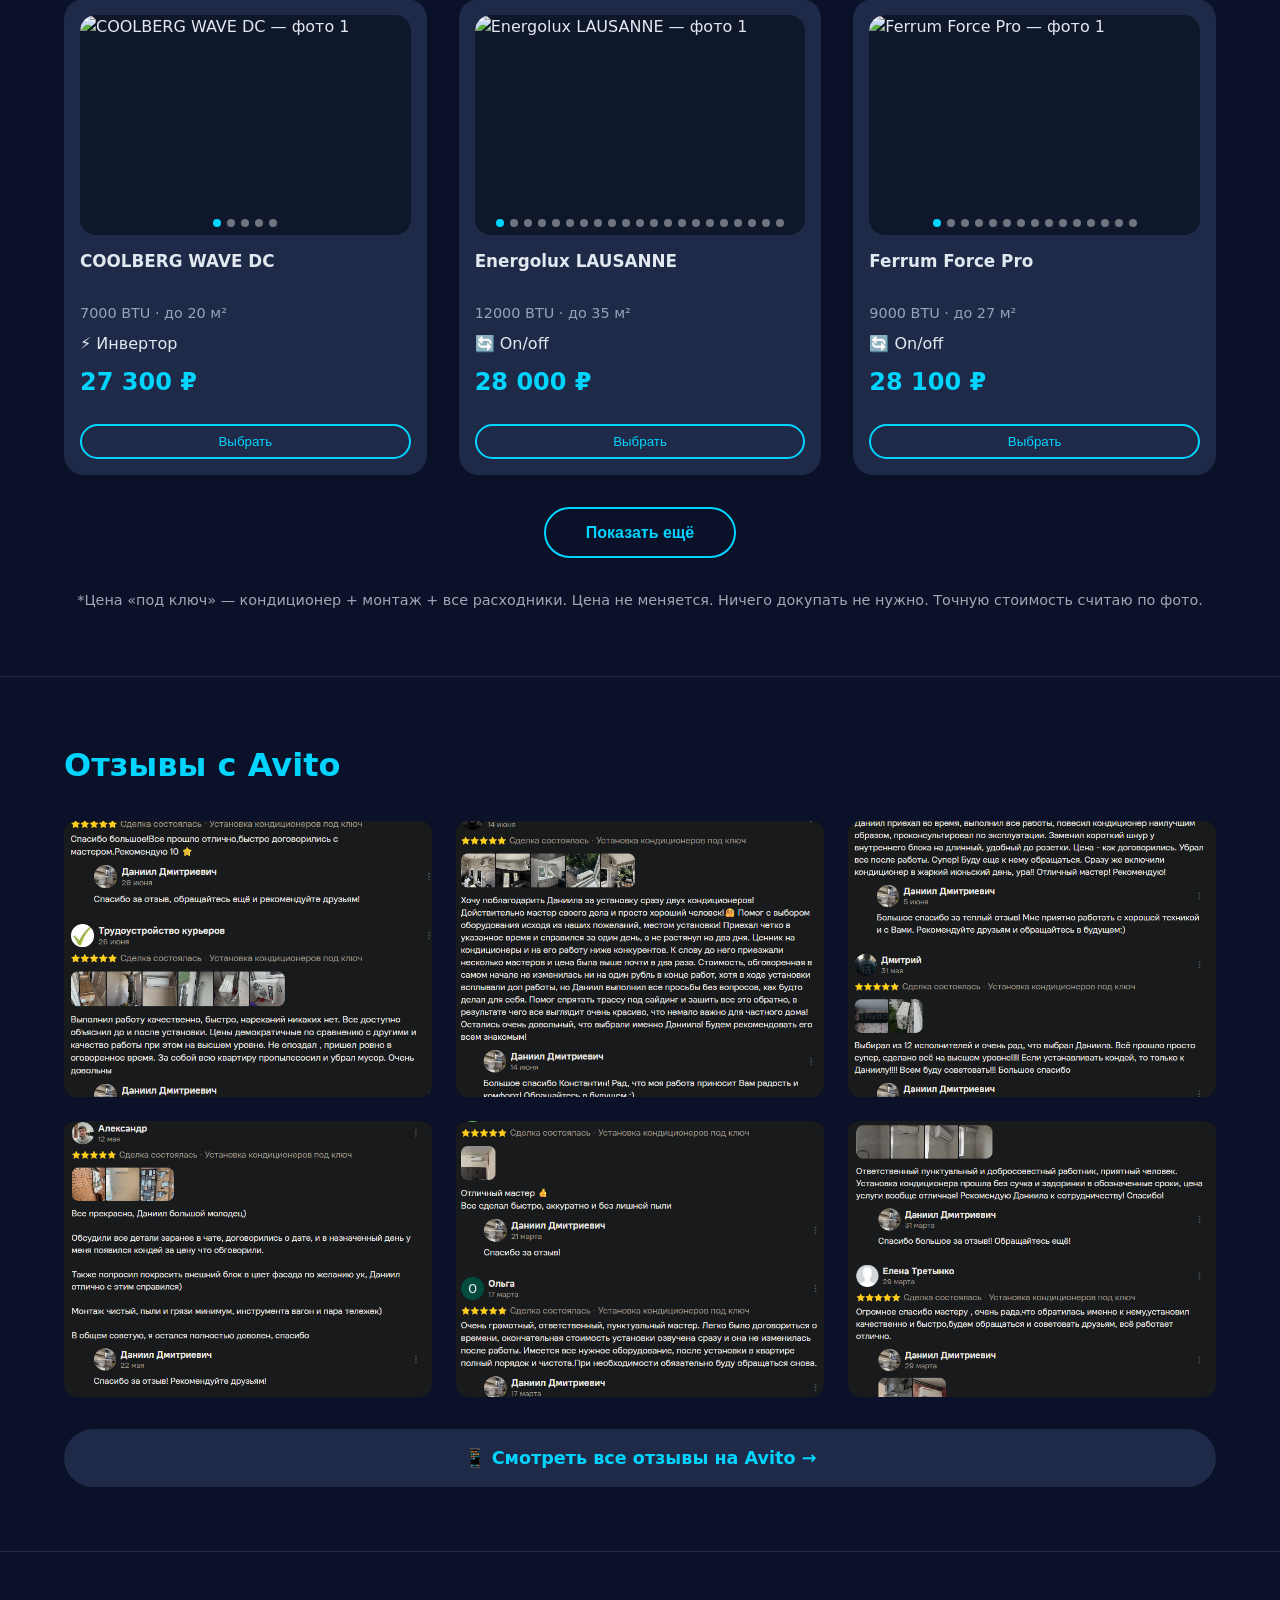
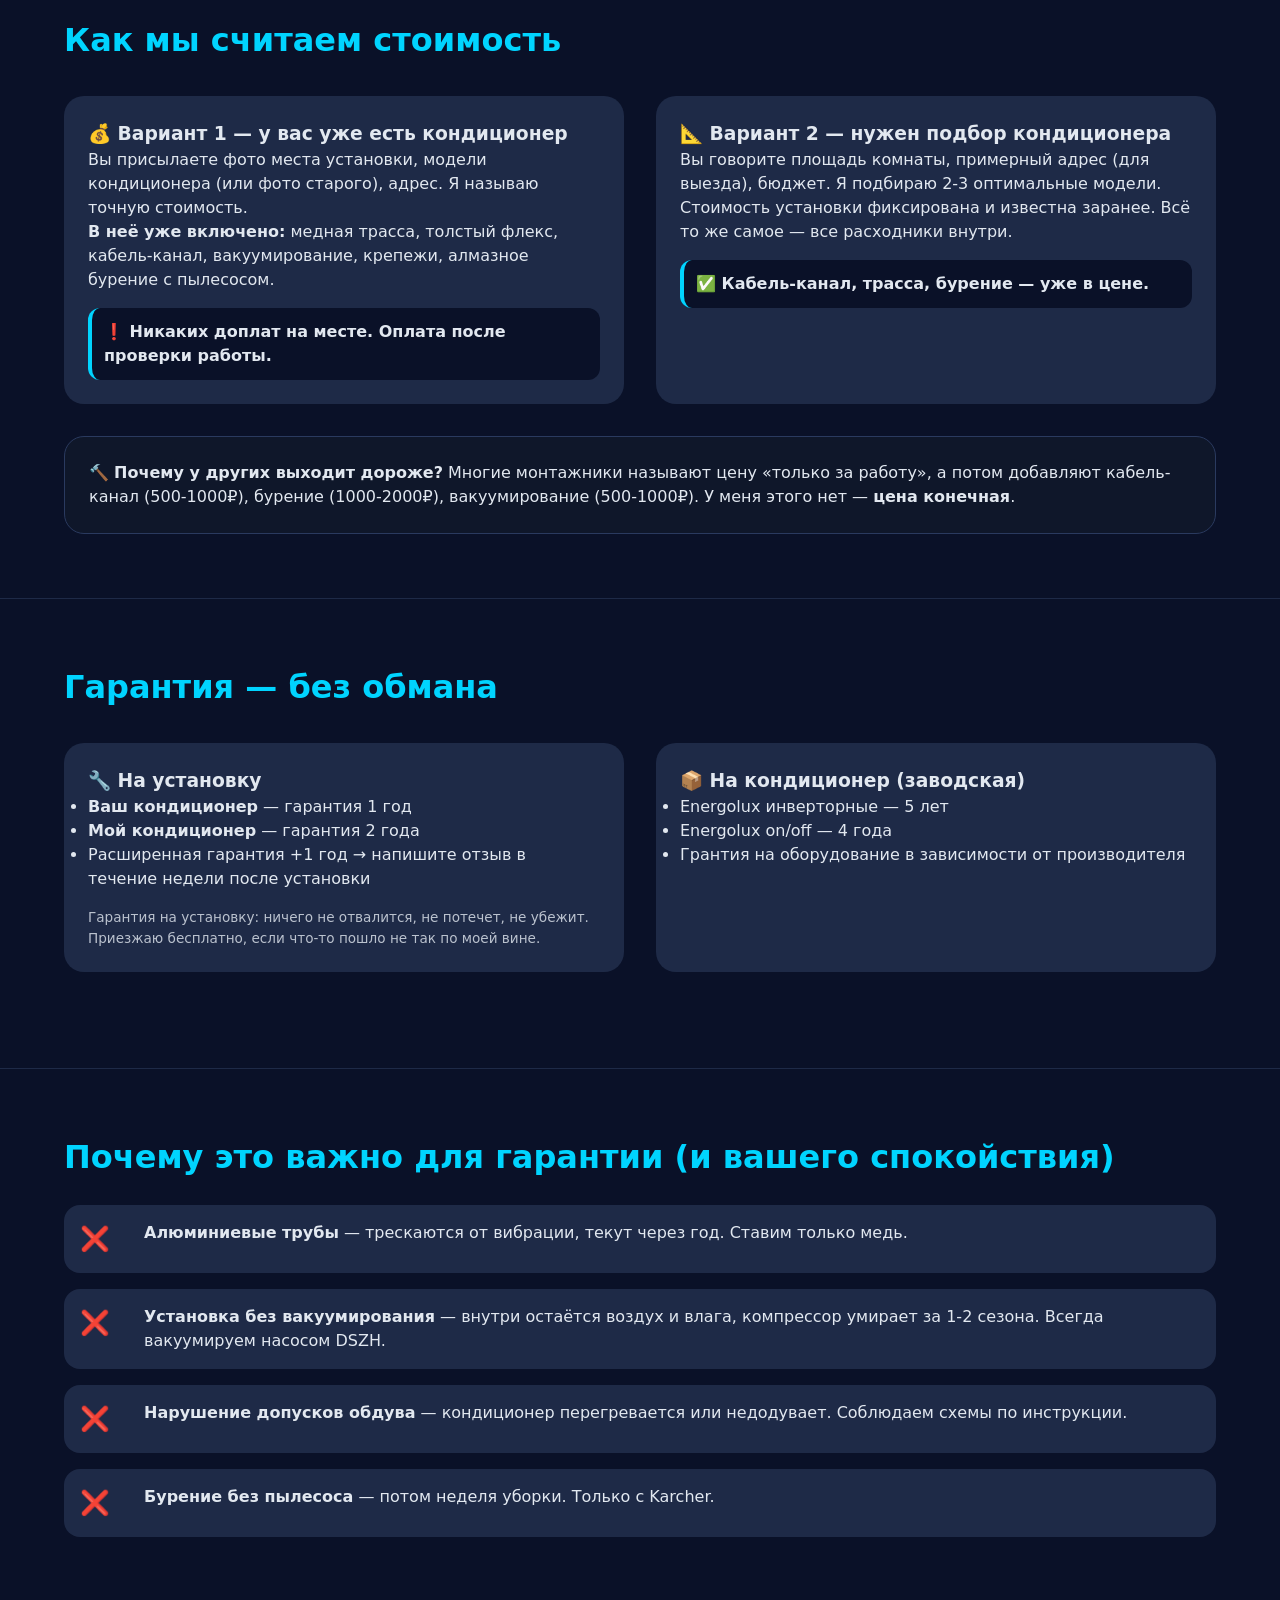
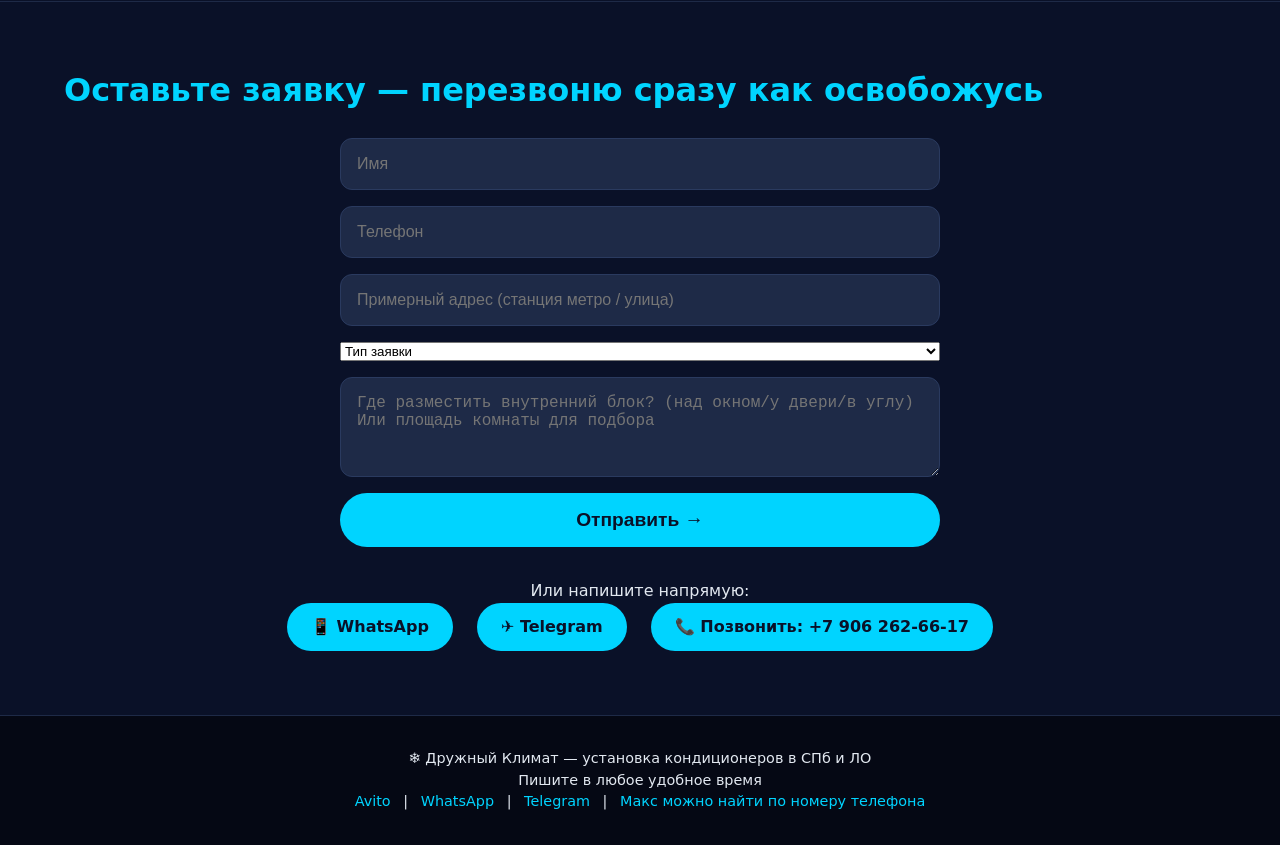
==== commit 6ba5486b: "Update index.html - добавил метатег яндекса" ====
--- a/index.html
+++ b/index.html
@@ -6,6 +6,7 @@
     <title>Дружный Климат | Установка и продажа кондиционеров в СПб — честные цены и гарантия</title>
     <meta name="description" content="Монтаж кондиционеров в Санкт-Петербурге и ЛО. Медная трасса, толстый флекс, вакуумирование, алмазное бурение с пылесосом. Фиксированная цена без доплат. Гарантия до 2 лет.">
     <link rel="stylesheet" href="styles.css">
+    <meta name="yandex-verification" content="016ee9526ad3f3f4" />
 </head>
 <body>
     <header>
--- a/styles.css
+++ b/styles.css
@@ -0,0 +1,892 @@
+/* Базовые настройки — темная тема */
+* {
+    margin: 0;
+    padding: 0;
+    box-sizing: border-box;
+}
+
+body {
+    background-color: #0A1128;  /* твой глубокий темно-синий */
+    color: #E2E8F0;             /* светлый текст, не чисто белый */
+    font-family: system-ui, -apple-system, 'Segoe UI', Roboto, sans-serif;
+    line-height: 1.5;
+}
+
+/* Шапка */
+header {
+    display: flex;
+    justify-content: space-between;
+    align-items: center;
+    padding: 1.5rem 5%;
+    border-bottom: 1px solid #1E2A47;
+    position: sticky;
+    top: 0;
+    background-color: #0A1128;
+    z-index: 100;
+}
+
+.logo {
+    font-size: 1.5rem;
+    font-weight: bold;
+    color: #00D4FF; /* акцент — прохладный бирюзовый как фреон */
+}
+
+nav a {
+    color: #E2E8F0;
+    text-decoration: none;
+    margin-left: 2rem;
+    transition: color 0.2s;
+}
+
+nav a:hover {
+    color: #00D4FF;
+}
+
+/* Секции */
+section {
+    padding: 4rem 5%;
+    border-bottom: 1px solid #1E2A47;
+}
+
+h1, h2 {
+    margin-bottom: 1.5rem;
+}
+
+h1 {
+    font-size: 3rem;
+}
+
+h2 {
+    font-size: 2rem;
+    color: #00D4FF;
+}
+
+.accent {
+    color: #00D4FF;
+}
+
+/* Главный экран */
+.hero {
+    position: relative;
+    text-align: center;
+    min-height: 60vh;
+    display: flex;
+    flex-direction: column;
+    justify-content: center;
+    /* Фон */
+    background-image: 
+        linear-gradient(rgba(10, 17, 40, 0.75), rgba(10, 17, 40, 0.85)),
+        url('images/MurrenBlackvar2.png');
+    background-size: cover;
+    background-position: center;
+    background-repeat: no-repeat;
+    /* По умолчанию background-attachment: scroll — фон привязан к секции */
+    /* НЕ добавляй fixed — он даёт параллакс */
+}
+
+.hero p {
+    font-size: 1.25rem;
+    margin: 1rem 0 2rem;
+    opacity: 0.9;
+}
+
+/* Кнопки */
+.btn {
+    background-color: #00D4FF;
+    color: #0A1128;
+    border: none;
+    padding: 1rem 2rem;
+    font-size: 1.2rem;
+    font-weight: bold;
+    border-radius: 50px;
+    cursor: pointer;
+    transition: all 0.2s;
+}
+
+.btn:hover {
+    background-color: #00B4D8;
+    transform: scale(1.02);
+}
+
+.small-btn {
+    background-color: transparent;
+    border: 2px solid #00D4FF;
+    color: #00D4FF;
+    padding: 0.5rem 1rem;
+    border-radius: 30px;
+    cursor: pointer;
+    margin-top: 1rem;
+    transition: all 0.2s;
+}
+
+.small-btn:hover {
+    background-color: #00D4FF;
+    color: #0A1128;
+}
+
+/* Галерея работ */
+.gallery {
+    display: grid;
+    grid-template-columns: repeat(auto-fit, minmax(250px, 1fr));
+    gap: 2rem;
+    margin-top: 2rem;
+}
+
+.work-card, .cond-card {
+    background-color: #1E2A47;
+    border-radius: 16px;
+    padding: 1rem;
+    transition: transform 0.2s;
+}
+
+.work-card:hover, .cond-card:hover {
+    transform: translateY(-5px);
+}
+
+.photo-placeholder {
+    background-color: #0F172A;
+    height: 200px;
+    border-radius: 12px;
+    display: flex;
+    align-items: center;
+    justify-content: center;
+    font-size: 3rem;
+    margin-bottom: 1rem;
+}
+
+/* Отзывы */
+.reviews-list {
+    display: grid;
+    grid-template-columns: repeat(auto-fit, minmax(300px, 1fr));
+    gap: 1.5rem;
+    margin-top: 2rem;
+}
+
+.review {
+    background-color: #1E2A47;
+    padding: 1.5rem;
+    border-radius: 16px;
+    font-style: italic;
+}
+
+.review span {
+    display: block;
+    margin-top: 1rem;
+    color: #00D4FF;
+    font-style: normal;
+}
+
+/* Кондиционеры */
+.cond-grid {
+    display: grid;
+    grid-template-columns: repeat(auto-fit, minmax(280px, 1fr));
+    gap: 2rem;
+    margin: 2rem 0;
+}
+
+.price {
+    font-size: 1.75rem;
+    font-weight: bold;
+    color: #00D4FF;
+    margin: 0.5rem 0;
+}
+
+.note {
+    text-align: center;
+    opacity: 0.7;
+    font-size: 0.9rem;
+}
+
+/* Форма */
+.lead-form {
+    max-width: 600px;
+    margin: 0 auto;
+    display: flex;
+    flex-direction: column;
+    gap: 1rem;
+}
+
+.lead-form input, 
+.lead-form textarea {
+    background-color: #1E2A47;
+    border: 1px solid #2A3A5F;
+    padding: 1rem;
+    border-radius: 12px;
+    color: #E2E8F0;
+    font-size: 1rem;
+}
+
+.lead-form input:focus,
+.lead-form textarea:focus {
+    outline: none;
+    border-color: #00D4FF;
+}
+
+.lead-form textarea {
+    min-height: 100px;
+    resize: vertical;
+}
+
+/* Подвал */
+footer {
+    background-color: #050814;
+    padding: 2rem 5%;
+    text-align: center;
+    font-size: 0.9rem;
+}
+
+footer a {
+    color: #00D4FF;
+    text-decoration: none;
+}
+
+/* Адаптация под телефон */
+@media (max-width: 768px) {
+    header {
+        flex-direction: column;
+        gap: 1rem;
+    }
+    
+    nav a {
+        margin: 0 0.75rem;
+    }
+    
+    h1 {
+        font-size: 2rem;
+    }
+    
+    section {
+        padding: 2rem 1rem;
+    }
+}
+
+/* Новые блоки: О нас, оборудование, оплата, гарантия */
+
+.features, .equip-grid, .payment-grid, .guarantee-grid {
+    display: grid;
+    grid-template-columns: repeat(auto-fit, minmax(260px, 1fr));
+    gap: 2rem;
+    margin: 2rem 0;
+}
+
+.feature, .equip-item, .payment-card, .guarantee-card {
+    background-color: #1E2A47;
+    padding: 1.5rem;
+    border-radius: 20px;
+    transition: transform 0.2s;
+}
+
+.feature:hover, .equip-item:hover, .payment-card:hover {
+    transform: translateY(-4px);
+}
+
+.feature-icon, .equip-icon {
+    font-size: 2.5rem;
+    margin-bottom: 1rem;
+}
+
+.subhead {
+    text-align: center;
+    color: #94A3B8;
+    margin-bottom: 2rem;
+}
+
+.avito-link {
+    text-align: center;
+    margin-top: 2rem;
+    padding: 1rem;
+    background: #1E2A47;
+    border-radius: 40px;
+}
+
+.avito-link a {
+    color: #00D4FF;
+    text-decoration: none;
+    font-weight: bold;
+    font-size: 1.1rem;
+}
+
+.highlight {
+    background: #0A1128;
+    padding: 0.75rem;
+    border-radius: 12px;
+    border-left: 4px solid #00D4FF;
+    margin-top: 1rem;
+    font-weight: bold;
+}
+
+.payment-note {
+    background: #0F172A;
+    padding: 1.5rem;
+    border-radius: 20px;
+    margin-top: 2rem;
+    border: 1px solid #2A3A5F;
+}
+
+.small-text {
+    font-size: 0.85rem;
+    opacity: 0.8;
+    margin-top: 1rem;
+}
+
+.important-list {
+    display: flex;
+    flex-direction: column;
+    gap: 1rem;
+}
+
+.important-item {
+    display: flex;
+    gap: 1rem;
+    align-items: flex-start;
+    background: #1E2A47;
+    padding: 1rem;
+    border-radius: 16px;
+}
+
+.badge {
+    font-size: 1.5rem;
+    font-weight: bold;
+    min-width: 48px;
+}
+
+.cond-photo-placeholder, .installed-photo-placeholder {
+    background-color: #0F172A;
+    height: 100px;
+    border-radius: 12px;
+    display: flex;
+    align-items: center;
+    justify-content: center;
+    margin: 0.5rem 0;
+    font-size: 0.85rem;
+    color: #94A3B8;
+}
+
+.short-review {
+    font-size: 0.85rem;
+    font-style: italic;
+    background: #0A1128;
+    padding: 0.5rem;
+    border-radius: 12px;
+    margin: 0.5rem 0;
+}
+
+.direct-contacts {
+    text-align: center;
+    margin-top: 2rem;
+}
+
+.social-links {
+    display: flex;
+    justify-content: center;
+    gap: 1.5rem;
+    flex-wrap: wrap;
+}
+
+.social-links a {
+    background: #00D4FF;
+    color: #0A1128;
+    padding: 0.75rem 1.5rem;
+    border-radius: 40px;
+    text-decoration: none;
+    font-weight: bold;
+    transition: all 0.2s;
+}
+
+.social-links a:hover {
+    background: #00B4D8;
+    transform: scale(1.02);
+}
+
+.footer-links a {
+    color: #00D4FF;
+    text-decoration: none;
+    margin: 0 0.5rem;
+}
+
+/* Адаптация под телефоны */
+@media (max-width: 768px) {
+    .features, .equip-grid, .payment-grid, .guarantee-grid {
+        grid-template-columns: 1fr;
+    }
+    
+    .social-links {
+        flex-direction: column;
+        align-items: center;
+    }
+    
+    .important-item {
+        flex-direction: column;
+    }
+}
+
+/* Типы монтажей */
+.mount-grid {
+    display: grid;
+    grid-template-columns: repeat(auto-fit, minmax(280px, 1fr));
+    gap: 2rem;
+    margin: 2rem 0;
+}
+
+.mount-card {
+    background-color: #1E2A47;
+    padding: 1.5rem;
+    border-radius: 20px;
+    position: relative;
+    transition: transform 0.2s;
+}
+
+.mount-card:hover {
+    transform: translateY(-4px);
+}
+
+.mount-badge {
+    display: inline-block;
+    background: #00D4FF;
+    color: #0A1128;
+    padding: 0.25rem 0.75rem;
+    border-radius: 20px;
+    font-size: 0.8rem;
+    font-weight: bold;
+    margin-bottom: 0.75rem;
+}
+
+.mount-list {
+    list-style: none;
+    padding: 0;
+    margin: 1rem 0;
+}
+
+.mount-list li {
+    padding: 0.35rem 0;
+    font-size: 0.9rem;
+}
+
+.mount-time {
+    margin-top: 1rem;
+    font-weight: bold;
+    color: #00D4FF;
+}
+
+/* Галерея кондиционера */
+.cond-gallery {
+    position: relative;
+    width: 100%;
+    height: 220px;
+    border-radius: 12px;
+    overflow: hidden;
+    background: #0F172A;
+    cursor: pointer;
+    user-select: none;
+    margin-bottom: 1rem;
+}
+
+.cond-gallery img {
+    position: absolute;
+    top: 0;
+    left: 0;
+    width: 100%;
+    height: 100%;
+    object-fit: cover;
+    opacity: 0;
+    transition: opacity 0.35s ease;
+    pointer-events: none;
+}
+
+.cond-gallery img.active {
+    opacity: 1;
+}
+
+/* Зоны клика: лево / центр / право */
+.cond-gallery .click-zone {
+    position: absolute;
+    top: 0;
+    height: 100%;
+    z-index: 2;
+}
+
+.cond-gallery .zone-left  { left: 0;    width: 33.33%; }
+.cond-gallery .zone-mid   { left: 33.33%; width: 33.33%; }
+.cond-gallery .zone-right { left: 66.66%; width: 33.34%; }
+
+/* Точки-индикаторы */
+.cond-gallery .dots {
+    position: absolute;
+    bottom: 8px;
+    left: 50%;
+    transform: translateX(-50%);
+    display: flex;
+    gap: 6px;
+    z-index: 3;
+}
+
+.cond-gallery .dots span {
+    width: 8px;
+    height: 8px;
+    border-radius: 50%;
+    background: rgba(255,255,255,0.4);
+    transition: background 0.2s;
+}
+
+.cond-gallery .dots span.active {
+    background: #00D4FF;
+}
+
+/* Стрелки-подсказки (появляются при наведении на десктопе) */
+.cond-gallery::before,
+.cond-gallery::after {
+    content: '';
+    position: absolute;
+    top: 50%;
+    transform: translateY(-50%);
+    width: 32px;
+    height: 32px;
+    border-radius: 50%;
+    background: rgba(10,17,40,0.6);
+    color: #00D4FF;
+    display: flex;
+    align-items: center;
+    justify-content: center;
+    font-size: 1rem;
+    opacity: 0;
+    transition: opacity 0.2s;
+    z-index: 4;
+    pointer-events: none;
+}
+
+.cond-gallery::before { content: '‹'; left: 8px; }
+.cond-gallery::after  { content: '›'; right: 8px; }
+
+.cond-gallery:hover::before,
+.cond-gallery:hover::after {
+    opacity: 1;
+}
+
+/* Модалка на весь экран */
+.lightbox {
+    position: fixed;
+    inset: 0;
+    background: rgba(5, 8, 20, 0.95);
+    display: none;
+    align-items: center;
+    justify-content: center;
+    z-index: 9999;
+    padding: 2rem;
+}
+
+.lightbox.open {
+    display: flex;
+    animation: fadeIn 0.2s ease;
+}
+
+@keyframes fadeIn {
+    from { opacity: 0; }
+    to   { opacity: 1; }
+}
+
+.lightbox-img {
+    max-width: 95vw;
+    max-height: 90vh;
+    border-radius: 12px;
+    object-fit: contain;
+    animation: zoomIn 0.25s ease;
+}
+
+@keyframes zoomIn {
+    from { transform: scale(0.95); opacity: 0; }
+    to   { transform: scale(1);    opacity: 1; }
+}
+
+.lightbox-close {
+    position: absolute;
+    top: 1rem;
+    right: 1.5rem;
+    background: none;
+    border: none;
+    color: #E2E8F0;
+    font-size: 2.5rem;
+    cursor: pointer;
+    z-index: 10000;
+    line-height: 1;
+}
+
+.lightbox-nav {
+    position: absolute;
+    top: 50%;
+    transform: translateY(-50%);
+    background: rgba(0, 212, 255, 0.15);
+    border: 2px solid #00D4FF;
+    color: #00D4FF;
+    width: 56px;
+    height: 56px;
+    border-radius: 50%;
+    font-size: 2rem;
+    cursor: pointer;
+    display: flex;
+    align-items: center;
+    justify-content: center;
+    z-index: 10000;
+    transition: background 0.2s;
+}
+
+.lightbox-nav:hover {
+    background: rgba(0, 212, 255, 0.3);
+}
+
+.lightbox-prev { left: 1.5rem; }
+.lightbox-next { right: 1.5rem; }
+
+.lightbox-counter {
+    position: absolute;
+    bottom: 1.5rem;
+    left: 50%;
+    transform: translateX(-50%);
+    color: #E2E8F0;
+    font-size: 1rem;
+    background: rgba(10,17,40,0.7);
+    padding: 0.5rem 1rem;
+    border-radius: 20px;
+}
+
+/* На телефоне стрелки модалки меньше */
+@media (max-width: 768px) {
+    .lightbox-nav {
+        width: 44px;
+        height: 44px;
+        font-size: 1.5rem;
+    }
+    .lightbox-prev { left: 0.5rem; }
+    .lightbox-next { right: 0.5rem; }
+}
+
+.equip-item {
+    background-color: #1E2A47;
+    padding: 1.5rem;
+    border-radius: 20px;
+    transition: transform 0.2s;
+    display: flex;
+    flex-direction: column;
+    gap: 1rem;
+}
+
+/* Фото оборудования — вписано в карточку */
+.equip-photo {
+    width: 100%;           /* растягивается по ширине карточки */
+    aspect-ratio: 4 / 3;   /* всегда пропорция 4:3, не зависит от исходника */
+    object-fit: cover;     /* обрезает лишнее, не искажает пропорции */
+    border-radius: 12px;
+    display: block;
+}
+.brand-filter {
+    display: flex;
+    flex-wrap: wrap;
+    gap: 0.75rem;
+    justify-content: center;
+    margin: 2rem 0;
+}
+
+.brand-btn {
+    background: #1E2A47;
+    border: 2px solid #2A3A5F;
+    color: #E2E8F0;
+    padding: 0.6rem 1.5rem;
+    border-radius: 40px;
+    cursor: pointer;
+    font-size: 1rem;
+    transition: all 0.2s;
+}
+
+.brand-btn:hover {
+    border-color: #00D4FF;
+    color: #00D4FF;
+}
+
+.brand-btn.active {
+    background: #00D4FF;
+    color: #0A1128;
+    border-color: #00D4FF;
+    font-weight: bold;
+}
+
+/* ============================================================
+   КАТАЛОГ: сетка 1:1, отступы, фильтры
+   ============================================================ */
+
+/* Панель фильтров */
+.catalog-controls {
+    display: flex;
+    flex-wrap: wrap;
+    gap: 1rem;
+    justify-content: center;
+    align-items: center;
+    margin: 1.5rem 0;
+    padding: 1.5rem;
+    background: #1E2A47;
+    border-radius: 20px;
+}
+
+.catalog-search {
+    flex: 1 1 280px;
+    max-width: 400px;
+    background: #0F172A;
+    border: 2px solid #2A3A5F;
+    color: #E2E8F0;
+    padding: 0.75rem 1.25rem;
+    border-radius: 40px;
+    font-size: 1rem;
+    transition: border-color 0.2s;
+}
+
+.catalog-search:focus {
+    outline: none;
+    border-color: #00D4FF;
+}
+
+.catalog-search::placeholder {
+    color: #64748B;
+}
+
+/* Фильтры-select */
+.catalog-filter {
+    background: #0F172A;
+    border: 2px solid #2A3A5F;
+    color: #E2E8F0;
+    padding: 0.75rem 1rem;
+    border-radius: 40px;
+    font-size: 0.95rem;
+    cursor: pointer;
+    transition: border-color 0.2s;
+}
+
+.catalog-filter:focus {
+    outline: none;
+    border-color: #00D4FF;
+}
+
+/* Счётчик результатов */
+.catalog-counter {
+    width: 100%;
+    text-align: center;
+    color: #94A3B8;
+    font-size: 0.9rem;
+    margin-top: 0.5rem;
+}
+
+/* Сетка карточек — 1:1, с отступами */
+.catalog-grid {
+    display: grid;
+    grid-template-columns: repeat(auto-fill, minmax(280px, 1fr));
+    gap: 2rem;                    /* ОТСТУПЫ между карточками */
+    margin: 2rem 0;
+}
+
+/* Карточка товара */
+.catalog-grid .cond-card {
+    background-color: #1E2A47;
+    border-radius: 20px;
+    padding: 1rem;
+    display: flex;
+    flex-direction: column;
+    transition: transform 0.2s, box-shadow 0.2s;
+    overflow: hidden;
+}
+
+.catalog-grid .cond-card:hover {
+    transform: translateY(-5px);
+    box-shadow: 0 10px 30px rgba(0, 212, 255, 0.1);
+}
+
+/* Галерея в карточке — квадрат 1:1 */
+.catalog-grid .cond-gallery {
+    position: relative;
+    width: 100%;
+    aspect-ratio: 1 / 1;          /* КВАДРАТ 1:1 */
+    border-radius: 16px;
+    overflow: hidden;
+    background: #0F172A;
+    cursor: pointer;
+    user-select: none;
+    margin-bottom: 1rem;
+    flex-shrink: 0;
+}
+
+.catalog-grid .cond-gallery img {
+    position: absolute;
+    inset: 0;
+    width: 100%;
+    height: 100%;
+    object-fit: cover;             /* заполняет квадрат без искажений */
+    opacity: 0;
+    transition: opacity 0.35s ease;
+    pointer-events: none;
+}
+
+.catalog-grid .cond-gallery img.active {
+    opacity: 1;
+}
+
+/* Фиксируем высоту текстовой части, чтобы карточки были одинаковые */
+.catalog-grid .cond-card h3 {
+    font-size: 1.05rem;
+    min-height: 2.6em;
+    line-height: 1.3;
+    margin-bottom: 0.5rem;
+    color: #E2E8F0;
+}
+
+.catalog-grid .cond-card .specs {
+    font-size: 0.9rem;
+    color: #94A3B8;
+    margin-bottom: 0.5rem;
+}
+
+.catalog-grid .cond-card .price {
+    font-size: 1.5rem;
+    font-weight: bold;
+    color: #00D4FF;
+    margin: 0.5rem 0;
+}
+
+/* Кнопка "Показать ещё" */
+.load-more-wrap {
+    text-align: center;
+    margin: 2rem 0;
+}
+
+.load-more-btn {
+    background: transparent;
+    border: 2px solid #00D4FF;
+    color: #00D4FF;
+    padding: 0.9rem 2.5rem;
+    border-radius: 40px;
+    font-size: 1rem;
+    font-weight: bold;
+    cursor: pointer;
+    transition: all 0.2s;
+}
+
+.load-more-btn:hover {
+    background: #00D4FF;
+    color: #0A1128;
+}
+
+/* Сообщение "ничего не найдено" */
+.catalog-empty {
+    grid-column: 1 / -1;
+    text-align: center;
+    padding: 3rem 1rem;
+    color: #94A3B8;
+    font-size: 1.1rem;
+}
+
+/* Адаптив */
+@media (max-width: 600px) {
+    .catalog-grid {
+        grid-template-columns: 1fr;
+        gap: 1.5rem;
+    }
+    .catalog-controls {
+        padding: 1rem;
+        gap: 0.75rem;
+    }
+}
